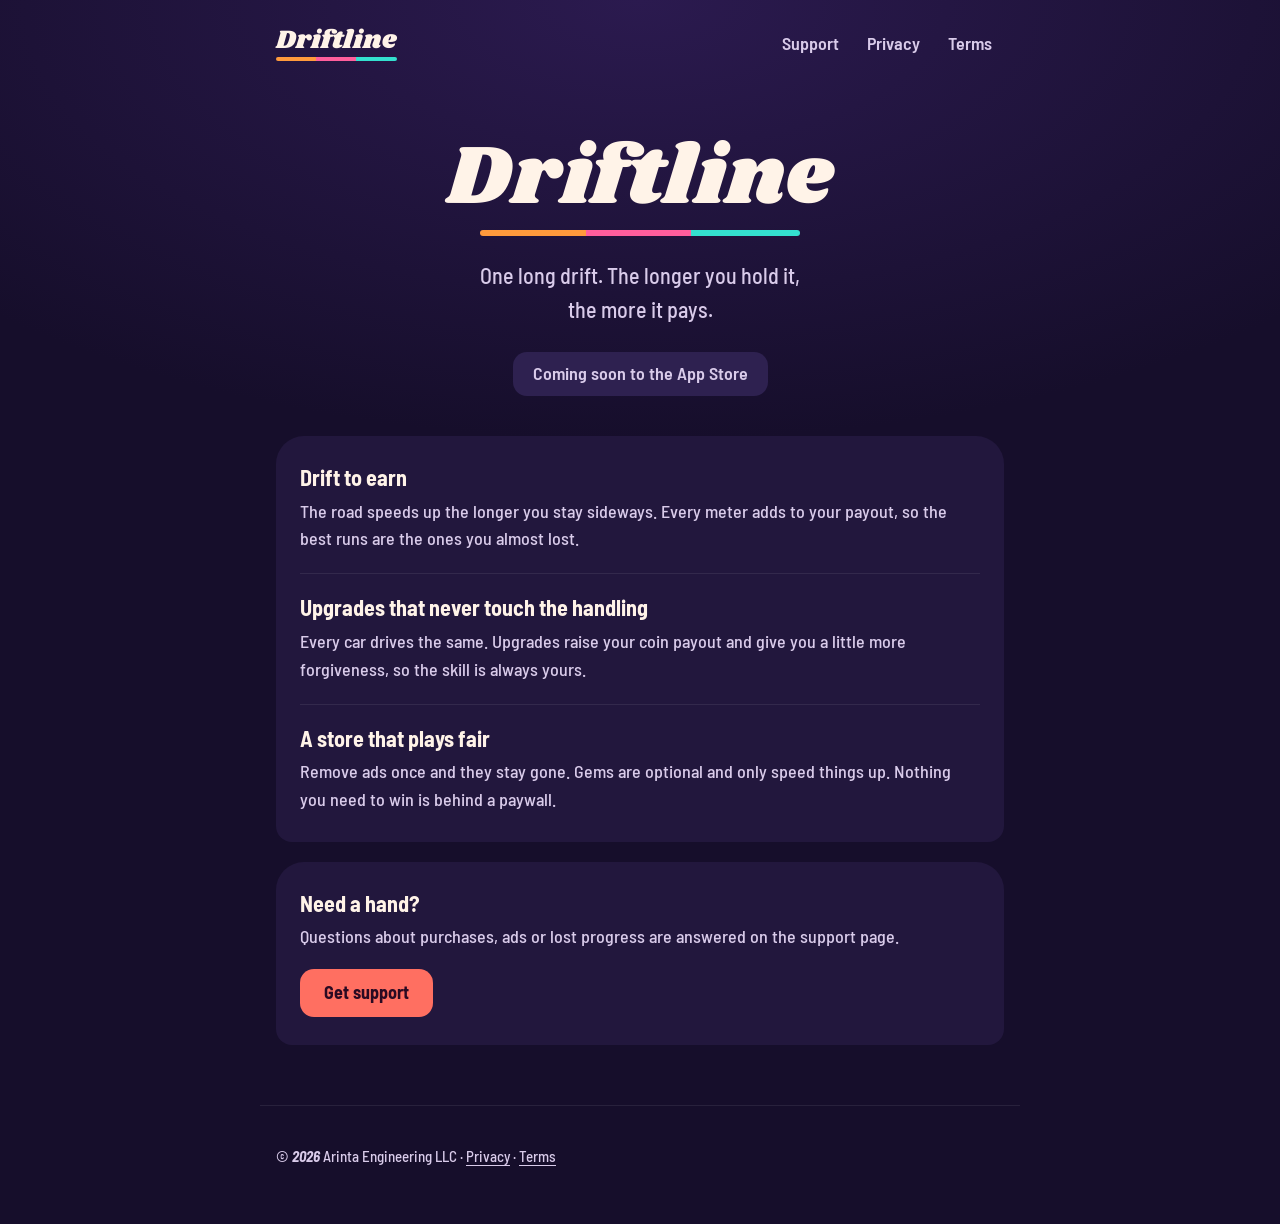
==== index.html @ 8a8ada10 "Add Driftline website: home, privacy policy, support, terms Co-Authored-By: Claude Opus 5.5 <noreply" ====
<!doctype html>
<html lang="en">
<head>
<meta charset="utf-8">
<meta name="viewport" content="width=device-width, initial-scale=1">
<title>Driftline</title>
<meta name="description" content="Driftline is an endless drift game for iPhone. Hold the line, earn coins, upgrade your payout.">
<link rel="preconnect" href="https://fonts.googleapis.com">
<link rel="preconnect" href="https://fonts.gstatic.com" crossorigin>
<link href="https://fonts.googleapis.com/css2?family=Barlow+Semi+Condensed:ital,wght@0,500;0,600;0,700;1,700&family=Shrikhand&display=swap" rel="stylesheet">
<link rel="stylesheet" href="style.css">
</head>
<body>
<header class="top">
  <a class="brand" href="index.html"><span class="logo">Driftline</span><span class="stripe"></span></a>
  <nav><a href="support.html">Support</a><a href="privacy.html">Privacy</a><a href="terms.html">Terms</a></nav>
</header>

<main>
  <section class="hero">
    <span class="logo big">Driftline</span>
    <span class="stripe wide"></span>
    <p class="tagline">One long drift. The longer you hold it, the more it pays.</p>
    <span class="badge-soon">Coming soon to the App Store</span>
  </section>

  <section class="sheet">
    <div class="row">
      <h2>Drift to earn</h2>
      <p>The road speeds up the longer you stay sideways. Every meter adds to your payout, so the best runs are the ones you almost lost.</p>
    </div>
    <div class="row">
      <h2>Upgrades that never touch the handling</h2>
      <p>Every car drives the same. Upgrades raise your coin payout and give you a little more forgiveness, so the skill is always yours.</p>
    </div>
    <div class="row">
      <h2>A store that plays fair</h2>
      <p>Remove ads once and they stay gone. Gems are optional and only speed things up. Nothing you need to win is behind a paywall.</p>
    </div>
  </section>

  <section class="sheet">
    <div class="row">
      <h2>Need a hand?</h2>
      <p>Questions about purchases, ads or lost progress are answered on the support page.</p>
      <a class="btn" href="support.html">Get support</a>
    </div>
  </section>
</main>

<footer>
  <p>&copy; <b class="num">2026</b> Arinta Engineering LLC &middot; <a href="privacy.html">Privacy</a> &middot; <a href="terms.html">Terms</a></p>
</footer>
</body>
</html>
---- style.css ----
:root {
  --ground: #160E2B;
  --sheet: #22173D;
  --control: #2E2150;
  --coral: #FF6F61;
  --coral-ink: #2A0A22;
  --teal: #34E0CF;
  --gold: #FFC94D;
  --text: #FFF3E8;
  --muted: #D9CBEA;
  --line: rgba(255, 255, 255, .08);
}

* { box-sizing: border-box; }

html { -webkit-text-size-adjust: 100%; }

body {
  margin: 0;
  background: var(--ground);
  background-image: radial-gradient(120% 60% at 50% 0%, #2B1A4F 0%, var(--ground) 60%);
  background-repeat: no-repeat;
  color: var(--text);
  font-family: "Barlow Semi Condensed", system-ui, -apple-system, sans-serif;
  font-weight: 500;
  font-size: 18px;
  line-height: 1.55;
}

a { color: var(--teal); text-underline-offset: 3px; }

.num { font-weight: 700; font-style: italic; }

/* header */
.top {
  max-width: 760px;
  margin: 0 auto;
  padding: 20px 16px;
  display: flex;
  align-items: center;
  justify-content: space-between;
  gap: 16px;
  flex-wrap: wrap;
}
.brand { text-decoration: none; display: inline-flex; flex-direction: column; gap: 4px; }
.logo { font-family: "Shrikhand", cursive; color: var(--text); font-size: 26px; line-height: 1; }
.logo.big { font-size: clamp(48px, 13vw, 84px); }
.stripe {
  display: block;
  height: 4px;
  width: 100%;
  border-radius: 2px;
  background: linear-gradient(90deg, #FF9A3C 0 33%, #FF5E9C 33% 66%, var(--teal) 66% 100%);
}
.stripe.wide { width: min(320px, 70vw); height: 6px; margin: 10px auto 0; border-radius: 3px; }
nav { display: flex; gap: 4px; }
nav a {
  color: var(--muted);
  text-decoration: none;
  font-weight: 600;
  padding: 10px 12px;
  min-height: 44px;
  display: inline-flex;
  align-items: center;
  border-radius: 12px;
}
nav a:hover, nav a[aria-current="page"] { color: var(--text); background: var(--control); }

/* layout */
main { max-width: 760px; margin: 0 auto; padding: 0 16px 40px; }

.hero { text-align: center; padding: 48px 0 40px; }
.tagline { color: var(--muted); font-size: 22px; margin: 22px auto 26px; max-width: 30ch; }
.badge-soon {
  display: inline-flex;
  align-items: center;
  min-height: 44px;
  padding: 0 20px;
  border-radius: 14px;
  background: var(--control);
  color: var(--muted);
  font-weight: 600;
}

.sheet {
  background: var(--sheet);
  border-radius: 28px 28px 16px 16px;
  padding: 8px 24px;
  margin-bottom: 20px;
}
.row { padding: 20px 0; border-bottom: 1px solid var(--line); }
.row:last-child { border-bottom: 0; }
.row h2 { margin: 0 0 6px; font-size: 22px; font-weight: 700; line-height: 1.25; }
.row p { margin: 0 0 10px; color: var(--muted); }
.row p:last-child { margin-bottom: 0; }
.row ul { margin: 6px 0 10px; padding-left: 20px; color: var(--muted); }
.row li { margin-bottom: 6px; }
.row strong { color: var(--text); font-weight: 600; }

.btn {
  display: inline-flex;
  align-items: center;
  justify-content: center;
  min-height: 48px;
  padding: 0 24px;
  margin-top: 8px;
  border-radius: 14px;
  background: var(--coral);
  color: var(--coral-ink);
  font-weight: 700;
  font-size: 18px;
  text-decoration: none;
}

/* document pages */
.doc-head { padding: 28px 0 20px; }
.doc-head h1 { margin: 0; font-size: clamp(34px, 8vw, 46px); font-weight: 700; line-height: 1.1; }
.doc-head p { margin: 8px 0 0; color: var(--muted); }

.summary { border-left: 3px solid var(--teal); padding-left: 16px; }

footer {
  max-width: 760px;
  margin: 0 auto;
  padding: 24px 16px 40px;
  color: var(--muted);
  font-size: 15px;
  border-top: 1px solid var(--line);
}
footer a { color: var(--muted); }
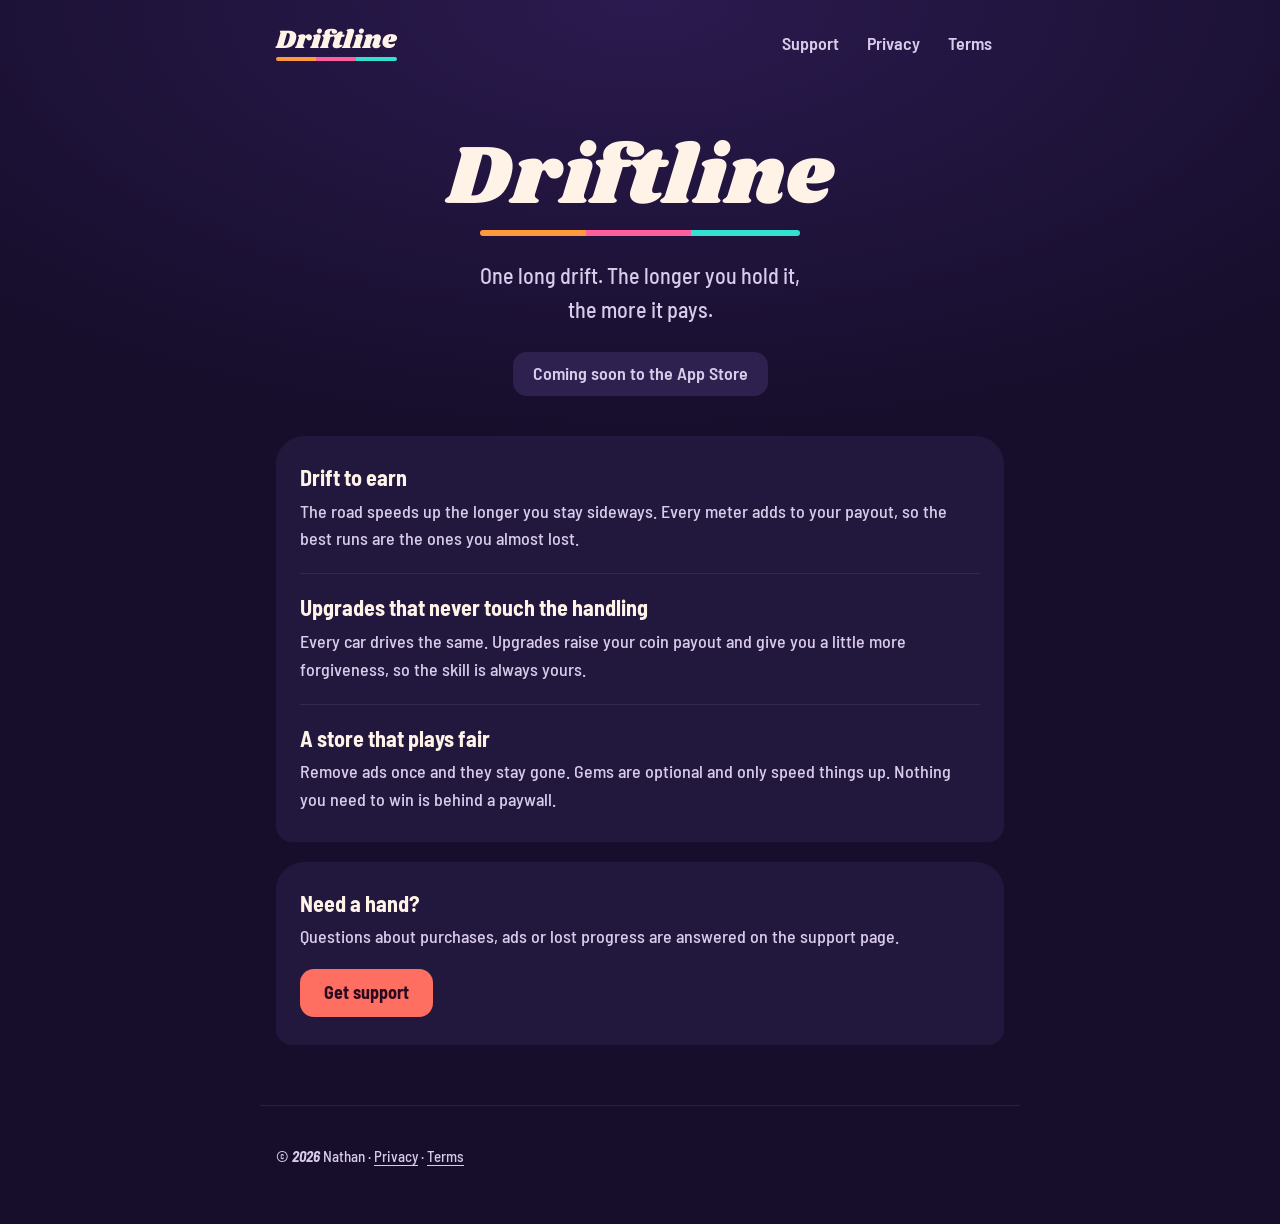
==== commit 9726b2cb: "List Nathan as the developer instead of Arinta Engineering LLC Co-Authored-By: Claude Opus 5.5 <nore" ====
--- a/index.html
+++ b/index.html
@@ -49,7 +49,7 @@
 </main>
 
 <footer>
-  <p>&copy; <b class="num">2026</b> Arinta Engineering LLC &middot; <a href="privacy.html">Privacy</a> &middot; <a href="terms.html">Terms</a></p>
+  <p>&copy; <b class="num">2026</b> Nathan &middot; <a href="privacy.html">Privacy</a> &middot; <a href="terms.html">Terms</a></p>
 </footer>
 </body>
 </html>
